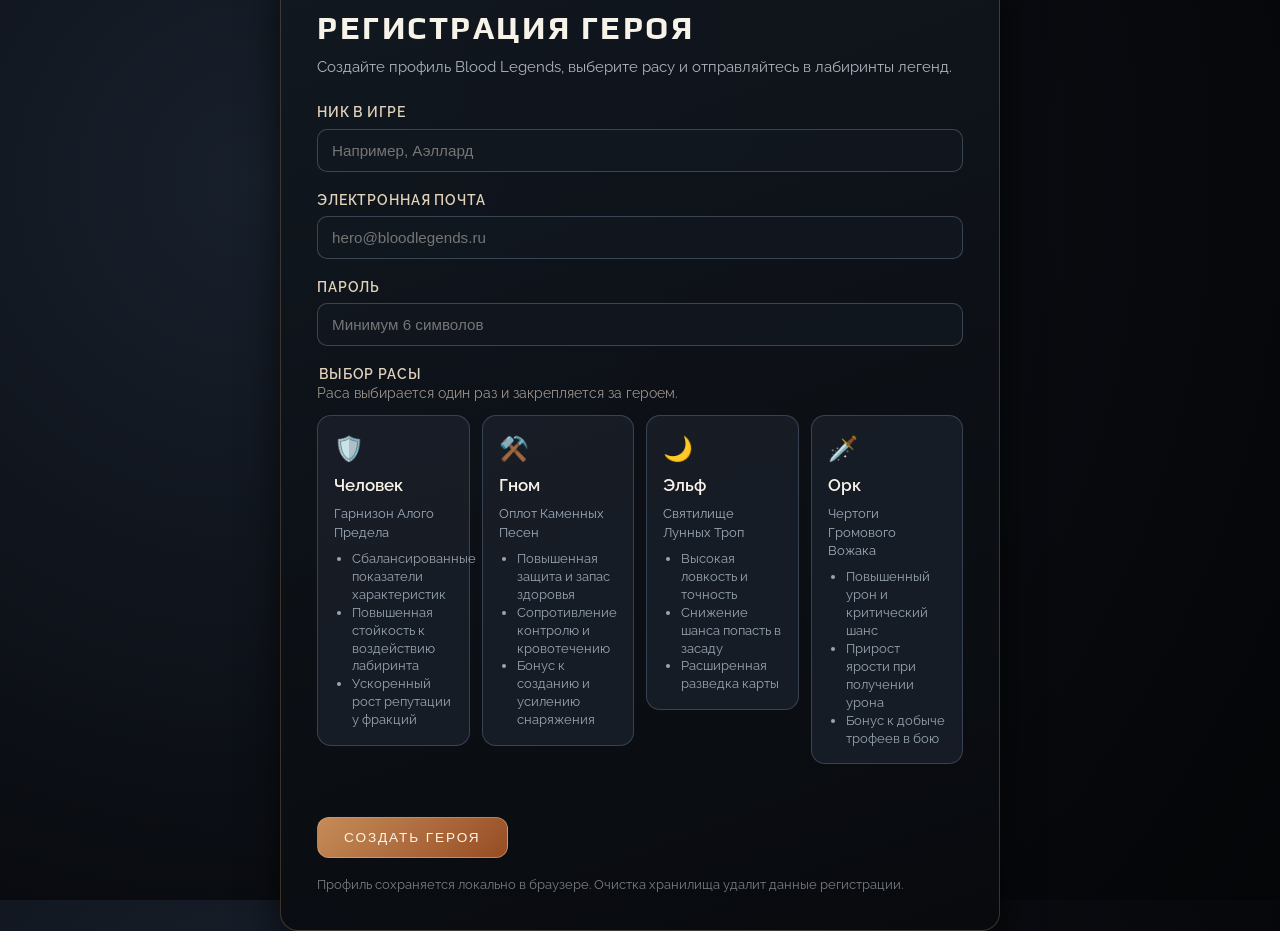
==== registration.html @ c2cb6bb0 "Add registration page and lock race selection" ====
<!DOCTYPE html>
<html lang="ru">
<head>
  <meta charset="UTF-8">
  <meta name="viewport" content="width=device-width, initial-scale=1.0">
  <title>Blood Legends — Регистрация</title>
  <link rel="preconnect" href="https://fonts.googleapis.com">
  <link rel="preconnect" href="https://fonts.gstatic.com" crossorigin>
  <link href="https://fonts.googleapis.com/css2?family=Play:wght@400;700&family=Raleway:wght@400;600;700&display=swap" rel="stylesheet">
  <link rel="stylesheet" href="styles.css">
</head>
<body class="registration-body">
  <main class="registration-shell" role="main">
    <section class="registration-panel" aria-labelledby="registration-title">
      <header class="registration-header">
        <h1 id="registration-title">Регистрация героя</h1>
        <p>Создайте профиль Blood Legends, выберите расу и отправляйтесь в лабиринты легенд.</p>
      </header>
      <form id="registration-form" class="registration-form" autocomplete="off" novalidate>
        <div class="registration-field">
          <label for="nickname">Ник в игре</label>
          <input id="nickname" name="nickname" type="text" class="registration-input" minlength="3" maxlength="24" required placeholder="Например, Аэллард">
        </div>
        <div class="registration-field">
          <label for="email">Электронная почта</label>
          <input id="email" name="email" type="email" class="registration-input" required placeholder="hero@bloodlegends.ru">
        </div>
        <div class="registration-field">
          <label for="password">Пароль</label>
          <input id="password" name="password" type="password" class="registration-input" minlength="6" maxlength="48" required placeholder="Минимум 6 символов">
        </div>
        <fieldset class="registration-fieldset">
          <legend>Выбор расы</legend>
          <p class="registration-note">Раса выбирается один раз и закрепляется за героем.</p>
          <div id="registration-race-list" class="registration-race-grid" role="radiogroup" aria-label="Выбор расы"></div>
        </fieldset>
        <p id="registration-error" class="registration-error" role="alert"></p>
        <button type="submit" class="registration-submit">Создать героя</button>
        <p class="registration-hint">Профиль сохраняется локально в браузере. Очистка хранилища удалит данные регистрации.</p>
      </form>
      <section id="registration-summary" class="registration-summary" hidden aria-live="polite">
        <h2>Профиль уже создан</h2>
        <dl class="registration-summary-list">
          <div><dt>Герой</dt><dd id="summary-name">—</dd></div>
          <div><dt>Эл. почта</dt><dd id="summary-email">—</dd></div>
          <div><dt>Раса</dt><dd id="summary-race">—</dd></div>
        </dl>
        <p class="registration-summary-note">Чтобы выбрать другую расу, удалите сохранённый профиль или зарегистрируйте нового героя в другом браузере.</p>
        <button type="button" id="registration-continue" class="registration-submit">Перейти в игру</button>
      </section>
    </section>
  </main>
  <script src="registration.js"></script>
</body>
</html>
---- styles.css ----
:root {
  color-scheme: dark;
  --bg-deep: #0c0f14;
  --bg-panel: #1c232d;
  --bg-panel-light: #212b36;
  --bg-highlight: rgba(255, 255, 255, 0.08);
  --border-brass: #c19a5b;
  --border-iron: #374150;
  --accent-red: #b30f2a;
  --accent-gold: #d5b36c;
  --accent-blue: #3f79c9;
  --accent-green: #3fa168;
  --text-bright: #f7f3e8;
  --text-dim: #aeb7c3;
  --shadow-strong: 0 14px 40px rgba(0, 0, 0, 0.65);
  --shadow-soft: 0 6px 18px rgba(0, 0, 0, 0.4);
  font-family: 'Raleway', 'Play', sans-serif;
}

* {
  box-sizing: border-box;
}

html, body {
  height: 100%;
  margin: 0;
  background: radial-gradient(circle at 20% 20%, #18202c 0%, #090b10 60%, #040507 100%);
  color: var(--text-bright);
  font-family: 'Raleway', 'Play', sans-serif;
  line-height: 1.4;
}

.desktop-backdrop {
  width: 100%;
  height: 100%;
  display: flex;
  align-items: center;
  justify-content: center;
  padding: 24px;
}

.client-window {
  width: 1024px;
  height: 768px;
  display: flex;
  flex-direction: column;
  background: linear-gradient(160deg, #10151c 0%, #07090d 70%, #030408 100%);
  border: 2px solid #000;
  border-radius: 12px;
  box-shadow: var(--shadow-strong);
  position: relative;
}

.client-window::before {
  content: '';
  position: absolute;
  inset: 8px;
  border-radius: 10px;
  border: 1px solid rgba(255, 255, 255, 0.08);
  pointer-events: none;
}

.client-frame {
  flex: 1;
  display: flex;
  padding: 18px 18px 14px;
  gap: 18px;
}

.client-sidebar {
  width: 160px;
  background: linear-gradient(180deg, rgba(38, 48, 60, 0.9) 0%, rgba(20, 26, 33, 0.95) 100%);
  border: 1px solid rgba(255, 255, 255, 0.06);
  border-radius: 10px;
  padding: 12px;
  display: flex;
  flex-direction: column;
  gap: 12px;
  box-shadow: var(--shadow-soft);
}

.portrait-slot {
  display: flex;
  gap: 10px;
  align-items: center;
  background: rgba(12, 16, 22, 0.82);
  border: 1px solid rgba(255, 255, 255, 0.08);
  border-radius: 9px;
  padding: 8px;
  min-height: 96px;
  position: relative;
  overflow: hidden;
}

.portrait-slot::after {
  content: '';
  position: absolute;
  inset: 0;
  border-radius: inherit;
  border: 1px solid rgba(255, 255, 255, 0.05);
  pointer-events: none;
}

.portrait-slot--hero {
  background: linear-gradient(160deg, rgba(60, 30, 30, 0.75) 0%, rgba(20, 25, 34, 0.92) 100%);
}

.portrait-image {
  width: 56px;
  height: 72px;
  border-radius: 6px;
  background: radial-gradient(circle at 50% 20%, #f8e8b9 0%, #b9582a 45%, #26110a 100%);
  box-shadow: inset 0 0 12px rgba(0, 0, 0, 0.8);
}

.portrait-info {
  display: flex;
  flex-direction: column;
  gap: 6px;
  flex: 1;
}

.portrait-name {
  font-family: 'Play', sans-serif;
  font-size: 0.92rem;
  text-transform: uppercase;
  letter-spacing: 0.04em;
}

.portrait-bars {
  display: grid;
  gap: 4px;
}

.portrait-bar {
  position: relative;
  height: 6px;
  background: rgba(0, 0, 0, 0.4);
  border-radius: 999px;
  overflow: hidden;
}

.portrait-bar span {
  display: block;
  height: 100%;
  background: linear-gradient(90deg, rgba(255, 255, 255, 0.6), rgba(255, 255, 255, 0));
}

.portrait-bar--hp span {
  background: linear-gradient(90deg, #cc2d3c 0%, #7a121d 100%);
}

.portrait-bar--mp span {
  background: linear-gradient(90deg, #3476d2 0%, #14335e 100%);
}

.client-main {
  flex: 1;
  display: flex;
  flex-direction: column;
  gap: 14px;
}

.main-header {
  display: flex;
  justify-content: space-between;
  background: linear-gradient(180deg, rgba(36, 46, 60, 0.92), rgba(22, 28, 36, 0.95));
  border: 1px solid rgba(255, 255, 255, 0.08);
  border-radius: 12px;
  padding: 16px 20px;
  box-shadow: var(--shadow-soft);
  min-height: 150px;
}

.header-left {
  display: flex;
  flex-direction: column;
  gap: 12px;
  max-width: 60%;
}

.game-logo {
  font-family: 'Play', sans-serif;
  font-size: 1.8rem;
  letter-spacing: 0.12em;
  margin: 0;
  text-transform: uppercase;
  color: var(--accent-gold);
  text-shadow: 0 2px 8px rgba(0, 0, 0, 0.55);
}

.resource-bars {
  display: grid;
  grid-template-columns: repeat(3, minmax(0, 1fr));
  gap: 12px;
}

.resource-bar {
  display: flex;
  flex-direction: column;
  gap: 4px;
  font-size: 0.78rem;
}

.resource-bar label {
  color: var(--text-dim);
}

.resource-bar__track {
  position: relative;
  height: 16px;
  border-radius: 999px;
  background: rgba(0, 0, 0, 0.55);
  border: 1px solid rgba(255, 255, 255, 0.06);
  overflow: hidden;
}

.resource-bar__value {
  position: absolute;
  inset: 0;
  transform-origin: left center;
  transform: scaleX(var(--value, 1));
  transition: transform 0.4s ease;
}

.resource-bar__value--hp {
  background: linear-gradient(90deg, #ff4040 0%, #8c1c1c 100%);
}

.resource-bar__value--mp {
  background: linear-gradient(90deg, #3f8ae0 0%, #1c3f74 100%);
}

.resource-bar__value--xp {
  background: linear-gradient(90deg, #f5c86a 0%, #9e6f22 100%);
}

.resource-bar__value--enemy {
  background: linear-gradient(90deg, #c54c5b 0%, #511d24 100%);
}

.resource-bar__text {
  position: absolute;
  inset: 0;
  display: flex;
  align-items: center;
  justify-content: center;
  font-size: 0.7rem;
  font-family: 'Play', sans-serif;
}

.statline {
  display: grid;
  grid-template-columns: repeat(4, auto);
  gap: 10px 16px;
  margin: 0;
  font-size: 0.8rem;
}

.statline div {
  display: flex;
  gap: 6px;
  align-items: baseline;
}

.statline dt {
  color: var(--text-dim);
  font-weight: 600;
}

.statline dd {
  margin: 0;
  font-family: 'Play', sans-serif;
}

.header-right {
  display: flex;
  flex-direction: column;
  gap: 12px;
  align-items: flex-end;
}

.server-info {
  background: rgba(0, 0, 0, 0.4);
  border: 1px solid rgba(255, 255, 255, 0.08);
  border-radius: 8px;
  padding: 10px 14px;
  text-align: right;
}

.server-info__label {
  display: block;
  font-size: 0.7rem;
  color: var(--text-dim);
}

.server-info__value {
  font-family: 'Play', sans-serif;
  font-size: 1.1rem;
  letter-spacing: 0.08em;
}

.currency-panel {
  display: grid;
  gap: 6px;
  width: 200px;
  background: rgba(0, 0, 0, 0.35);
  border: 1px solid rgba(255, 255, 255, 0.08);
  border-radius: 8px;
  padding: 10px 12px;
}

.currency {
  display: flex;
  justify-content: space-between;
  font-size: 0.78rem;
}

.currency__label {
  color: var(--text-dim);
}

.main-top {
  display: grid;
  grid-template-columns: 1fr 0.9fr;
  gap: 18px;
  min-height: 280px;
}

.map-panel,
.intel-panel {
  background: linear-gradient(180deg, rgba(31, 39, 50, 0.92), rgba(17, 22, 28, 0.94));
  border: 1px solid rgba(255, 255, 255, 0.08);
  border-radius: 12px;
  padding: 16px;
  box-shadow: var(--shadow-soft);
  display: flex;
  flex-direction: column;
  gap: 14px;
}

.panel-title h2 {
  margin: 0;
  font-size: 1.1rem;
  letter-spacing: 0.05em;
  text-transform: uppercase;
}

.panel-title p {
  margin: 2px 0 0;
  color: var(--accent-gold);
  font-family: 'Play', sans-serif;
}

.panel-subtitle {
  font-size: 0.8rem;
  color: var(--text-dim);
}

.map-viewport {
  position: relative;
  width: 420px;
  height: 280px;
  border-radius: 10px;
  overflow: hidden;
  border: 1px solid rgba(255, 255, 255, 0.12);
  background: radial-gradient(circle at 60% 20%, rgba(163, 183, 201, 0.08), rgba(0, 0, 0, 0.75));
}

#labyrinth-canvas {
  width: 100%;
  height: 100%;
  display: block;
  filter: contrast(1.05) saturate(1.15);
}

.map-overlay {
  position: absolute;
  inset: 0;
  pointer-events: none;
}

.map-node {
  position: absolute;
  width: 14px;
  height: 14px;
  border-radius: 50%;
  border: 1px solid rgba(0, 0, 0, 0.7);
  background: var(--accent-blue);
  transform: translate(-50%, -50%);
  pointer-events: auto;
  cursor: pointer;
  transition: transform 0.2s ease, box-shadow 0.2s ease;
  z-index: 5;
}

.map-node[data-type="stronghold"] {
  background: var(--accent-gold);
  box-shadow: 0 0 12px rgba(213, 179, 108, 0.6);
}

.map-node[data-type="encounter"] {
  background: var(--accent-red);
  box-shadow: 0 0 12px rgba(179, 15, 42, 0.6);
}

.map-node[data-type="step"] {
  background: var(--accent-blue);
}

.map-node[data-type="treasure"] {
  background: var(--accent-green);
  box-shadow: 0 0 12px rgba(63, 161, 104, 0.6);
}

.map-node:hover,
.map-node.is-adjacent {
  transform: translate(-50%, -50%) scale(1.2);
  box-shadow: 0 0 12px rgba(255, 255, 255, 0.4);
}

.map-node.is-current {
  background: var(--text-bright);
  box-shadow: 0 0 14px rgba(255, 255, 255, 0.8);
}

.map-node.has-quest {
  border-color: rgba(236, 196, 112, 0.85);
  box-shadow: 0 0 14px rgba(236, 196, 112, 0.6);
}

.map-node.is-current.has-quest {
  box-shadow: 0 0 16px rgba(255, 255, 255, 0.85), 0 0 20px rgba(236, 196, 112, 0.55);
}

.map-avatar {
  position: absolute;
  width: 18px;
  height: 18px;
  border-radius: 50%;
  background: rgba(255, 255, 255, 0.14);
  border: 1px solid rgba(255, 255, 255, 0.3);
  display: grid;
  place-items: center;
  font-size: 0.8rem;
  color: var(--accent-red);
  pointer-events: none;
  transform: translate(-50%, -50%);
  text-shadow: 0 0 6px rgba(179, 15, 42, 0.8);
  z-index: 6;
}

.map-intel {
  min-height: 46px;
  background: rgba(0, 0, 0, 0.35);
  border-radius: 8px;
  border: 1px solid rgba(255, 255, 255, 0.08);
  padding: 10px 12px;
  font-size: 0.82rem;
  color: var(--text-dim);
}

.map-controls {
  display: flex;
  flex-direction: column;
  align-items: center;
  gap: 6px;
}

.map-control__middle {
  display: flex;
  gap: 6px;
}

.map-control {
  width: 42px;
  height: 36px;
  border-radius: 6px;
  border: 1px solid rgba(255, 255, 255, 0.16);
  background: linear-gradient(180deg, rgba(65, 79, 101, 0.95), rgba(31, 39, 50, 0.95));
  color: var(--text-bright);
  font-size: 1rem;
  cursor: pointer;
  transition: transform 0.15s ease, box-shadow 0.2s ease;
}

.map-control:hover {
  transform: translateY(-1px);
  box-shadow: 0 4px 12px rgba(0, 0, 0, 0.4);
}

.map-control--origin {
  color: var(--accent-gold);
}

.intel-panel {
  width: 100%;
  gap: 18px;
}

.intel-section h3 {
  margin: 0;
  font-size: 0.95rem;
  text-transform: uppercase;
  letter-spacing: 0.05em;
  border-bottom: 1px solid rgba(255, 255, 255, 0.12);
  padding-bottom: 6px;
}

.enemy-card {
  background: rgba(0, 0, 0, 0.35);
  border-radius: 10px;
  border: 1px solid rgba(255, 255, 255, 0.08);
  padding: 12px;
  display: grid;
  gap: 12px;
}

.enemy-card__header {
  display: flex;
  justify-content: space-between;
  font-family: 'Play', sans-serif;
  font-size: 0.95rem;
}

.enemy-card__status {
  font-size: 0.8rem;
  color: var(--text-dim);
  min-height: 32px;
}

.enemy-stats {
  display: grid;
  gap: 6px;
  margin: 0;
  font-size: 0.8rem;
}

.enemy-stats div {
  display: flex;
  justify-content: space-between;
}

.action-readout {
  font-size: 0.82rem;
  min-height: 38px;
  color: var(--text-dim);
}

.action-buttons {
  display: grid;
  grid-template-columns: repeat(2, minmax(0, 1fr));
  gap: 8px;
}

.action-button {
  border-radius: 8px;
  border: 1px solid rgba(255, 255, 255, 0.14);
  padding: 8px 10px;
  background: linear-gradient(180deg, rgba(163, 56, 56, 0.92), rgba(94, 24, 24, 0.95));
  color: var(--text-bright);
  font-family: 'Play', sans-serif;
  font-size: 0.86rem;
  letter-spacing: 0.03em;
  cursor: pointer;
  transition: transform 0.15s ease, box-shadow 0.2s ease;
}

.action-button:nth-child(2) {
  background: linear-gradient(180deg, rgba(74, 104, 150, 0.92), rgba(29, 44, 68, 0.95));
}

.action-button:nth-child(3) {
  background: linear-gradient(180deg, rgba(132, 71, 162, 0.9), rgba(54, 29, 72, 0.95));
}

.action-button:nth-child(4) {
  background: linear-gradient(180deg, rgba(69, 128, 88, 0.92), rgba(29, 62, 40, 0.95));
}

.action-button:disabled {
  opacity: 0.6;
  cursor: not-allowed;
}

.loot-panel {
  background: rgba(0, 0, 0, 0.32);
  border-radius: 10px;
  border: 1px solid rgba(255, 255, 255, 0.08);
  padding: 10px 12px;
  display: flex;
  flex-direction: column;
  gap: 8px;
}

.loot-panel h4 {
  margin: 0;
  font-size: 0.85rem;
  letter-spacing: 0.04em;
}

.loot-list {
  list-style: none;
  margin: 0;
  padding: 0;
  display: grid;
  gap: 6px;
  max-height: 110px;
  overflow-y: auto;
}

.loot-item {
  font-size: 0.78rem;
  display: flex;
  justify-content: space-between;
  gap: 8px;
}

.loot-item__name {
  display: flex;
  gap: 6px;
}

.loot-item[data-rarity="uncommon"] {
  color: #6fd0ff;
}

.loot-item[data-rarity="rare"] {
  color: #caa5ff;
}

.loot-item[data-rarity="epic"] {
  color: #ffd06f;
}

.loot-item[data-rarity="legendary"] {
  color: #ff835b;
}

.main-log {
  flex: 1;
  display: flex;
  flex-direction: column;
  background: linear-gradient(180deg, rgba(32, 40, 50, 0.9), rgba(12, 16, 22, 0.95));
  border: 1px solid rgba(255, 255, 255, 0.08);
  border-radius: 12px;
  box-shadow: var(--shadow-soft);
}

.log-header {
  display: flex;
  justify-content: space-between;
  padding: 12px 16px;
  border-bottom: 1px solid rgba(255, 255, 255, 0.08);
}

.log-tabs {
  display: flex;
  gap: 8px;
}

.log-tab {
  background: rgba(0, 0, 0, 0.45);
  color: var(--text-dim);
  border: 1px solid rgba(255, 255, 255, 0.08);
  border-radius: 20px;
  padding: 6px 16px;
  cursor: pointer;
  font-size: 0.78rem;
  letter-spacing: 0.04em;
  transition: background 0.2s ease, color 0.2s ease;
}

.log-tab.is-active {
  background: rgba(179, 15, 42, 0.75);
  color: var(--text-bright);
}

.log-status {
  display: flex;
  gap: 10px;
  align-items: center;
}

.status-tag {
  padding: 4px 10px;
  background: rgba(0, 0, 0, 0.45);
  border-radius: 999px;
  font-size: 0.72rem;
  letter-spacing: 0.04em;
  border: 1px solid rgba(255, 255, 255, 0.08);
}

.status-tag--passive {
  color: var(--accent-gold);
}

.log-viewport {
  flex: 1;
  position: relative;
  padding: 16px;
  display: grid;
}

.log-panel {
  position: absolute;
  inset: 16px;
  background: rgba(0, 0, 0, 0.38);
  border-radius: 10px;
  border: 1px solid rgba(255, 255, 255, 0.06);
  padding: 14px;
  overflow-y: auto;
  opacity: 0;
  pointer-events: none;
  transition: opacity 0.2s ease;
}

.log-panel.is-active {
  opacity: 1;
  pointer-events: auto;
}

.modal-layer {
  position: absolute;
  inset: 0;
  display: flex;
  align-items: center;
  justify-content: center;
  z-index: 40;
  opacity: 1;
  pointer-events: auto;
  visibility: visible;
  transition: opacity 0.2s ease;
}

.modal-layer.is-hidden {
  opacity: 0;
  pointer-events: none;
  visibility: hidden;
}

.modal-backdrop {
  position: absolute;
  inset: 0;
  background: radial-gradient(circle at 50% 40%, rgba(22, 28, 36, 0.92), rgba(8, 10, 14, 0.94));
  border-radius: 12px;
  backdrop-filter: blur(4px);
}

.modal-window {
  position: relative;
  width: 760px;
  max-width: calc(100% - 80px);
  background: linear-gradient(160deg, rgba(16, 20, 28, 0.95) 0%, rgba(6, 9, 15, 0.98) 100%);
  border: 1px solid rgba(255, 255, 255, 0.12);
  border-radius: 14px;
  box-shadow: 0 24px 40px rgba(0, 0, 0, 0.45);
  padding: 24px 28px;
  display: flex;
  flex-direction: column;
  gap: 20px;
}

.modal-header {
  display: flex;
  align-items: center;
  justify-content: space-between;
  gap: 16px;
}

.modal-header h2 {
  font-size: 1.4rem;
  letter-spacing: 0.04em;
  text-transform: uppercase;
}

.modal-close {
  width: 32px;
  height: 32px;
  border-radius: 50%;
  border: 1px solid rgba(255, 255, 255, 0.16);
  background: rgba(10, 14, 22, 0.8);
  color: var(--text-secondary);
  font-size: 1.1rem;
  display: grid;
  place-items: center;
  cursor: pointer;
  transition: transform 0.2s ease, border-color 0.2s ease;
}

.modal-close:hover {
  transform: scale(1.05);
  border-color: rgba(255, 255, 255, 0.32);
}

.inventory-window {
  border-image: linear-gradient(180deg, rgba(194, 164, 88, 0.52), rgba(86, 64, 32, 0.52)) 1;
  border-width: 1px;
  border-style: solid;
}

.codex-window {
  width: min(960px, 90vw);
  max-height: min(640px, 90vh);
  display: flex;
  flex-direction: column;
  border-image: linear-gradient(180deg, rgba(148, 178, 224, 0.55), rgba(56, 84, 126, 0.55)) 1;
  border-width: 1px;
  border-style: solid;
}

.codex-header {
  gap: 18px;
  align-items: center;
}

.codex-tabs {
  display: inline-flex;
  align-items: center;
  gap: 10px;
  padding: 6px;
  border-radius: 999px;
  background: rgba(24, 34, 52, 0.72);
  border: 1px solid rgba(120, 150, 210, 0.32);
  box-shadow: inset 0 0 14px rgba(0, 0, 0, 0.35);
}

.codex-tab {
  position: relative;
  padding: 8px 16px;
  font-size: 0.82rem;
  text-transform: uppercase;
  letter-spacing: 0.12em;
  border: none;
  border-radius: 999px;
  background: transparent;
  color: rgba(200, 214, 255, 0.68);
  cursor: pointer;
  transition: color 0.2s ease, background 0.2s ease;
}

.codex-tab.is-active {
  background: linear-gradient(135deg, rgba(64, 114, 196, 0.9), rgba(32, 58, 108, 0.9));
  color: #ffffff;
  box-shadow: 0 6px 16px rgba(18, 34, 66, 0.35);
}

.codex-body {
  display: grid;
  grid-template-columns: minmax(220px, 260px) 1fr;
  align-items: stretch;
  gap: 24px;
  padding: 26px;
}

.quests-window {
  width: min(980px, 92vw);
  max-height: min(640px, 90vh);
  display: flex;
  flex-direction: column;
  border-image: linear-gradient(180deg, rgba(212, 154, 84, 0.6), rgba(96, 52, 24, 0.6)) 1;
  border-width: 1px;
  border-style: solid;
}

.quests-header {
  display: flex;
  align-items: center;
  gap: 18px;
}

.quests-filters {
  display: inline-flex;
  align-items: center;
  gap: 10px;
  padding: 6px;
  border-radius: 999px;
  background: rgba(44, 32, 18, 0.8);
  border: 1px solid rgba(222, 162, 102, 0.35);
  box-shadow: inset 0 0 14px rgba(0, 0, 0, 0.42);
}

.quests-filter {
  padding: 8px 16px;
  font-size: 0.82rem;
  text-transform: uppercase;
  letter-spacing: 0.12em;
  border: none;
  border-radius: 999px;
  background: transparent;
  color: rgba(244, 204, 154, 0.7);
  cursor: pointer;
  transition: color 0.2s ease, background 0.2s ease;
}

.quests-filter.is-active {
  background: linear-gradient(135deg, rgba(204, 132, 64, 0.88), rgba(132, 64, 24, 0.88));
  color: #fff5e6;
  box-shadow: 0 6px 16px rgba(68, 34, 14, 0.35);
}

.quests-body {
  display: grid;
  grid-template-columns: minmax(240px, 280px) 1fr;
  gap: 26px;
  padding: 26px;
}

.skills-window {
  width: min(980px, 92vw);
  max-height: min(640px, 90vh);
  display: flex;
  flex-direction: column;
  border-image: linear-gradient(180deg, rgba(160, 70, 160, 0.6), rgba(54, 18, 74, 0.6)) 1;
  border-width: 1px;
  border-style: solid;
}

.skills-header {
  display: flex;
  align-items: flex-start;
  justify-content: space-between;
  gap: 18px;
}

.skills-title-group {
  display: flex;
  flex-direction: column;
  gap: 8px;
}

.skills-summary {
  display: inline-flex;
  gap: 18px;
  font-size: 0.85rem;
  letter-spacing: 0.04em;
  color: rgba(232, 210, 255, 0.8);
}

.skills-body {
  display: grid;
  grid-template-columns: minmax(320px, 3fr) minmax(220px, 2fr);
  gap: 26px;
  padding: 26px;
}

.skills-tree {
  display: grid;
  grid-template-columns: repeat(var(--skill-columns, 3), minmax(0, 1fr));
  grid-auto-rows: 120px;
  gap: 18px;
  padding: 20px;
  border-radius: 16px;
  background: linear-gradient(180deg, rgba(42, 22, 58, 0.82), rgba(14, 8, 20, 0.92));
  border: 1px solid rgba(162, 88, 198, 0.32);
  box-shadow: inset 0 0 18px rgba(0, 0, 0, 0.45);
  overflow-y: auto;
}

.skills-placeholder {
  grid-column: 1 / -1;
  text-align: center;
  color: rgba(214, 194, 240, 0.7);
  font-size: 0.9rem;
}

.skill-node {
  position: relative;
  display: flex;
  flex-direction: column;
  align-items: center;
  justify-content: center;
  gap: 10px;
  padding: 16px;
  border-radius: 14px;
  border: 1px solid rgba(180, 120, 220, 0.35);
  background: radial-gradient(circle at top, rgba(120, 70, 160, 0.32), rgba(24, 10, 42, 0.88));
  color: rgba(242, 226, 255, 0.9);
  font-size: 0.85rem;
  text-transform: uppercase;
  letter-spacing: 0.08em;
  cursor: pointer;
  transition: transform 0.2s ease, border-color 0.2s ease, box-shadow 0.2s ease;
}

.skill-node:hover {
  transform: translateY(-4px);
  border-color: rgba(212, 148, 255, 0.6);
  box-shadow: 0 12px 20px rgba(40, 18, 60, 0.45);
}

.skill-node.is-active {
  border-color: rgba(232, 178, 255, 0.85);
  box-shadow: 0 0 0 2px rgba(232, 178, 255, 0.45);
}

.skill-node.is-learned {
  background: linear-gradient(135deg, rgba(132, 64, 176, 0.92), rgba(64, 28, 92, 0.92));
  border-color: rgba(242, 210, 255, 0.7);
}

.skill-node.is-available {
  border-color: rgba(182, 132, 240, 0.6);
  box-shadow: 0 0 18px rgba(160, 90, 220, 0.35);
}

.skill-node.is-locked {
  opacity: 0.6;
  border-style: dashed;
}

.skill-node__icon {
  font-size: 1.4rem;
}

.skill-node__name {
  text-align: center;
}

.skills-details {
  display: flex;
  flex-direction: column;
  gap: 16px;
  padding: 22px;
  border-radius: 16px;
  background: linear-gradient(180deg, rgba(18, 10, 26, 0.92), rgba(36, 20, 50, 0.88));
  border: 1px solid rgba(172, 118, 210, 0.35);
  box-shadow: inset 0 0 18px rgba(0, 0, 0, 0.4);
}

.skills-details__header {
  display: flex;
  align-items: center;
  justify-content: space-between;
  gap: 12px;
}

.skills-cost-badge {
  padding: 4px 10px;
  border-radius: 999px;
  background: rgba(154, 88, 214, 0.28);
  border: 1px solid rgba(214, 158, 255, 0.32);
  font-size: 0.75rem;
  letter-spacing: 0.08em;
  text-transform: uppercase;
  color: rgba(242, 226, 255, 0.85);
}

.skills-detail-description {
  color: rgba(214, 194, 240, 0.85);
  line-height: 1.4;
}

.skills-effects {
  display: grid;
  grid-template-columns: max-content 1fr;
  gap: 6px 18px;
  font-size: 0.86rem;
  color: rgba(238, 222, 255, 0.92);
}

.skills-effects dt {
  text-transform: uppercase;
  letter-spacing: 0.08em;
  color: rgba(242, 214, 255, 0.72);
}

.skills-effects dd {
  margin: 0;
}

.skills-requirements {
  display: flex;
  flex-direction: column;
  gap: 6px;
  font-size: 0.82rem;
  color: rgba(200, 186, 224, 0.78);
}

.skills-actions {
  display: flex;
  gap: 12px;
}

.skills-action {
  flex: 1;
  padding: 10px 16px;
  border-radius: 999px;
  border: 1px solid rgba(214, 158, 255, 0.45);
  background: linear-gradient(135deg, rgba(132, 64, 192, 0.92), rgba(82, 32, 126, 0.92));
  color: #fdf6ff;
  font-size: 0.82rem;
  letter-spacing: 0.12em;
  text-transform: uppercase;
  cursor: pointer;
  transition: transform 0.2s ease, box-shadow 0.2s ease, opacity 0.2s ease;
}

.skills-action:hover:not(:disabled) {
  transform: translateY(-2px);
  box-shadow: 0 8px 18px rgba(68, 28, 112, 0.5);
}

.skills-action:disabled {
  opacity: 0.4;
  cursor: not-allowed;
}

.skills-action--ghost {
  background: rgba(28, 14, 46, 0.8);
  border-color: rgba(214, 158, 255, 0.28);
}

@media (max-width: 900px) {
  .skills-body {
    grid-template-columns: 1fr;
  }

  .skills-tree {
    grid-auto-rows: 100px;
  }
}

.race-window {
  width: min(920px, 92vw);
  max-height: min(640px, 90vh);
  display: flex;
  flex-direction: column;
  border-image: linear-gradient(180deg, rgba(226, 122, 92, 0.58), rgba(118, 48, 28, 0.58)) 1;
  border-width: 1px;
  border-style: solid;
}

.race-header {
  display: flex;
  align-items: flex-start;
  justify-content: space-between;
  gap: 18px;
}

.race-header__titles {
  display: flex;
  flex-direction: column;
  gap: 6px;
}

.race-subtitle {
  margin: 0;
  font-size: 0.85rem;
  letter-spacing: 0.04em;
  color: rgba(255, 221, 198, 0.78);
}

.race-body {
  display: grid;
  grid-template-columns: minmax(240px, 280px) minmax(320px, 1fr);
  gap: 24px;
  padding: 26px;
}

.race-selection {
  background: linear-gradient(180deg, rgba(54, 28, 20, 0.86), rgba(20, 10, 8, 0.94));
  border: 1px solid rgba(210, 132, 88, 0.4);
  border-radius: 18px;
  padding: 18px;
  box-shadow: inset 0 0 18px rgba(0, 0, 0, 0.5);
}

.race-grid {
  list-style: none;
  margin: 0;
  padding: 0;
  display: grid;
  gap: 12px;
  grid-template-columns: repeat(auto-fit, minmax(150px, 1fr));
}

.race-card {
  display: flex;
  flex-direction: column;
  align-items: center;
  gap: 8px;
  padding: 16px 12px;
  border-radius: 14px;
  border: 1px solid rgba(226, 174, 128, 0.28);
  background: rgba(30, 18, 16, 0.88);
  color: rgba(255, 230, 210, 0.88);
  letter-spacing: 0.06em;
  text-transform: uppercase;
  font-size: 0.78rem;
  cursor: pointer;
  transition: transform 0.2s ease, border-color 0.2s ease, box-shadow 0.2s ease;
}

.race-card:hover {
  transform: translateY(-2px);
  border-color: rgba(226, 174, 128, 0.55);
  box-shadow: 0 10px 24px rgba(0, 0, 0, 0.5);
}

.race-card.is-active {
  border-color: var(--accent-gold);
  box-shadow: 0 0 20px rgba(213, 179, 108, 0.45);
  background: rgba(44, 24, 18, 0.96);
}

.race-card:focus-visible {
  outline: 2px solid var(--accent-gold);
  outline-offset: 3px;
}

.race-card__icon {
  font-size: 2rem;
}

.race-card__name {
  color: rgba(255, 236, 212, 0.9);
  text-align: center;
}

.race-details {
  display: flex;
  flex-direction: column;
  gap: 18px;
  padding: 24px;
  border-radius: 18px;
  background: linear-gradient(180deg, rgba(24, 32, 42, 0.9), rgba(10, 14, 20, 0.95));
  border: 1px solid rgba(94, 134, 186, 0.35);
  box-shadow: inset 0 0 18px rgba(0, 0, 0, 0.45);
}

.race-details__header {
  display: flex;
  flex-direction: column;
  gap: 4px;
}

.race-detail-meta {
  margin: 0;
  font-size: 0.78rem;
  letter-spacing: 0.08em;
  color: rgba(188, 208, 232, 0.6);
  text-transform: uppercase;
}

.race-detail-description {
  margin: 0;
  color: rgba(214, 224, 240, 0.82);
  line-height: 1.45;
}

.race-traits {
  list-style: none;
  margin: 0;
  padding: 0;
  display: grid;
  gap: 8px;
}

.race-trait {
  padding: 10px 12px;
  border-radius: 12px;
  background: rgba(28, 38, 52, 0.82);
  border: 1px solid rgba(112, 148, 198, 0.32);
  font-size: 0.85rem;
  color: rgba(220, 232, 250, 0.88);
}

.race-trait--empty {
  font-style: italic;
  color: rgba(200, 214, 232, 0.6);
}

.race-skills {
  display: flex;
  flex-direction: column;
  gap: 10px;
}

.race-skills__title {
  margin: 0;
  font-size: 0.82rem;
  letter-spacing: 0.1em;
  text-transform: uppercase;
  color: rgba(186, 212, 255, 0.68);
}

.race-skills__list {
  list-style: none;
  margin: 0;
  padding: 0;
  display: grid;
  gap: 6px;
  grid-template-columns: repeat(auto-fit, minmax(150px, 1fr));
}

.race-skills__list li {
  padding: 8px 10px;
  border-radius: 10px;
  background: rgba(34, 44, 58, 0.78);
  border: 1px solid rgba(118, 156, 210, 0.3);
  font-size: 0.8rem;
  color: rgba(210, 226, 248, 0.88);
}

.race-skills__placeholder {
  margin: 0;
  font-size: 0.82rem;
  color: rgba(200, 214, 232, 0.6);
  font-style: italic;
}

.race-confirm {
  margin-top: auto;
  align-self: stretch;
  padding: 12px 18px;
  border-radius: 12px;
  border: 1px solid rgba(226, 174, 128, 0.4);
  background: linear-gradient(135deg, rgba(214, 150, 94, 0.92), rgba(164, 82, 38, 0.92));
  color: #fff5e6;
  letter-spacing: 0.12em;
  text-transform: uppercase;
  font-size: 0.82rem;
  cursor: pointer;
  transition: transform 0.2s ease, box-shadow 0.2s ease, opacity 0.2s ease;
}

.race-confirm:hover:not(:disabled) {
  transform: translateY(-2px);
  box-shadow: 0 10px 20px rgba(72, 36, 12, 0.45);
}

.race-confirm:disabled {
  opacity: 0.45;
  cursor: not-allowed;
  background: rgba(44, 26, 18, 0.85);
  border-color: rgba(226, 174, 128, 0.25);
  color: rgba(255, 234, 214, 0.6);
}

.race-lock-note {
  margin-top: 10px;
  font-size: 0.78rem;
  color: rgba(230, 210, 188, 0.75);
  font-style: italic;
  line-height: 1.35;
}

.race-placeholder {
  padding: 16px;
  border-radius: 12px;
  background: rgba(32, 20, 16, 0.85);
  border: 1px solid rgba(210, 132, 88, 0.28);
  text-align: center;
  font-size: 0.85rem;
  color: rgba(242, 214, 192, 0.75);
}

@media (max-width: 900px) {
  .race-body {
    grid-template-columns: 1fr;
  }

  .race-selection {
    order: 2;
  }

  .race-details {
    order: 1;
  }
}

@media (max-width: 600px) {
  .race-grid {
    grid-template-columns: repeat(auto-fit, minmax(120px, 1fr));
  }

  .race-confirm {
    font-size: 0.76rem;
  }
}

.quests-list {
  display: flex;
  flex-direction: column;
  gap: 12px;
  padding: 18px;
  border-radius: 14px;
  background: linear-gradient(180deg, rgba(46, 28, 20, 0.82), rgba(20, 12, 8, 0.92));
  border: 1px solid rgba(214, 154, 84, 0.32);
  box-shadow: inset 0 0 18px rgba(0, 0, 0, 0.45);
}

.quests-entries {
  list-style: none;
  margin: 0;
  padding: 0;
  display: flex;
  flex-direction: column;
  gap: 10px;
  max-height: 430px;
  overflow-y: auto;
  scrollbar-width: thin;
}

.quests-entries::-webkit-scrollbar {
  width: 6px;
}

.quests-entries::-webkit-scrollbar-thumb {
  background: rgba(204, 150, 94, 0.55);
  border-radius: 999px;
}

.quests-entry {
  width: 100%;
  padding: 12px 14px;
  text-align: left;
  border-radius: 12px;
  border: 1px solid rgba(214, 154, 84, 0.18);
  background: linear-gradient(135deg, rgba(68, 44, 30, 0.72), rgba(30, 20, 14, 0.92));
  color: rgba(255, 226, 198, 0.86);
  font-size: 0.86rem;
  letter-spacing: 0.03em;
  cursor: pointer;
  display: grid;
  gap: 6px;
  transition: transform 0.2s ease, border-color 0.2s ease, box-shadow 0.2s ease;
}

.quests-entry:hover {
  transform: translateX(4px);
  border-color: rgba(214, 154, 84, 0.42);
  box-shadow: 0 10px 16px rgba(22, 10, 4, 0.4);
}

.quests-entry.is-active {
  border-color: rgba(236, 176, 112, 0.85);
  box-shadow: 0 12px 20px rgba(32, 16, 6, 0.55);
}

.quests-entry.is-tracked {
  position: relative;
}

.quests-entry.is-tracked::after {
  content: '●';
  position: absolute;
  top: 10px;
  right: 12px;
  color: rgba(236, 196, 132, 0.9);
  font-size: 0.6rem;
}

.quests-entry__title {
  display: flex;
  justify-content: space-between;
  align-items: baseline;
  gap: 8px;
  font-weight: 600;
}

.quests-entry__name {
  flex: 1;
}

.quests-entry__status {
  font-size: 0.72rem;
  padding: 2px 8px;
  border-radius: 999px;
  background: rgba(214, 154, 84, 0.24);
  color: rgba(255, 226, 198, 0.78);
  letter-spacing: 0.06em;
  text-transform: uppercase;
}

.quests-entry__meta {
  color: rgba(255, 230, 210, 0.64);
  font-size: 0.74rem;
}

.quests-entry__progress {
  display: flex;
  justify-content: space-between;
  align-items: center;
  font-size: 0.72rem;
  color: rgba(255, 224, 198, 0.62);
}

.quests-details {
  display: flex;
  flex-direction: column;
  gap: 18px;
  padding: 22px;
  border-radius: 14px;
  background: linear-gradient(180deg, rgba(30, 22, 18, 0.86), rgba(14, 10, 8, 0.94));
  border: 1px solid rgba(214, 154, 84, 0.28);
  box-shadow: inset 0 0 18px rgba(0, 0, 0, 0.42);
}

.quests-details__header {
  display: flex;
  justify-content: space-between;
  align-items: flex-start;
  gap: 16px;
}

.quests-entry-meta {
  margin: 4px 0 0;
  font-size: 0.8rem;
  color: rgba(255, 224, 198, 0.68);
}

.quests-status-badge {
  display: inline-flex;
  align-items: center;
  padding: 6px 14px;
  border-radius: 999px;
  font-size: 0.75rem;
  letter-spacing: 0.1em;
  text-transform: uppercase;
  background: rgba(214, 154, 84, 0.24);
  color: rgba(255, 226, 198, 0.82);
  border: 1px solid rgba(214, 154, 84, 0.4);
}

.quests-status-badge[data-status="completed"] {
  background: rgba(134, 202, 126, 0.2);
  color: rgba(214, 244, 210, 0.9);
  border-color: rgba(134, 202, 126, 0.45);
}

.quests-status-badge[data-status="available"] {
  background: rgba(214, 194, 84, 0.24);
  color: rgba(255, 240, 180, 0.86);
}

.quests-entry-description {
  margin: 0;
  font-size: 0.85rem;
  line-height: 1.6;
  color: rgba(255, 236, 214, 0.78);
}

.quests-section {
  display: flex;
  flex-direction: column;
  gap: 10px;
}

.quests-section h4 {
  margin: 0;
  font-size: 0.82rem;
  letter-spacing: 0.08em;
  text-transform: uppercase;
  color: rgba(255, 226, 198, 0.76);
}

.quests-objectives,
.quests-rewards {
  list-style: none;
  margin: 0;
  padding: 0;
  display: flex;
  flex-direction: column;
  gap: 8px;
}

.quests-objective {
  display: grid;
  grid-template-columns: 1fr auto;
  gap: 6px;
  padding: 10px 12px;
  border-radius: 10px;
  background: rgba(42, 28, 20, 0.72);
  border: 1px solid rgba(214, 154, 84, 0.2);
  position: relative;
}

.quests-objective.is-complete {
  background: rgba(34, 68, 44, 0.7);
  border-color: rgba(126, 192, 132, 0.45);
  color: rgba(214, 244, 210, 0.88);
}

.quests-objective.is-optional::after {
  content: 'опция';
  position: absolute;
  top: -10px;
  right: 12px;
  font-size: 0.62rem;
  text-transform: uppercase;
  letter-spacing: 0.1em;
  color: rgba(214, 154, 84, 0.72);
}

.quests-objective__text {
  font-size: 0.82rem;
}

.quests-objective__progress {
  font-size: 0.76rem;
  color: rgba(255, 224, 198, 0.64);
}

.quests-objective__bar {
  grid-column: 1 / -1;
  height: 6px;
  border-radius: 999px;
  background: rgba(255, 236, 214, 0.16);
  overflow: hidden;
}

.quests-objective__bar span {
  display: block;
  height: 100%;
  border-radius: inherit;
  background: linear-gradient(135deg, rgba(214, 154, 84, 0.85), rgba(134, 64, 26, 0.85));
  transform-origin: left;
  transform: scaleX(var(--value, 0));
  transition: transform 0.3s ease;
}

.quests-reward {
  font-size: 0.82rem;
  color: rgba(255, 226, 198, 0.86);
  padding: 8px 10px;
  border-radius: 10px;
  background: rgba(44, 26, 18, 0.6);
  border: 1px solid rgba(214, 154, 84, 0.22);
}

.quests-reward--loot {
  border-color: rgba(214, 154, 84, 0.4);
}

.quests-actions {
  display: flex;
  justify-content: flex-end;
}

.quests-action {
  padding: 10px 20px;
  border-radius: 999px;
  border: 1px solid rgba(214, 154, 84, 0.45);
  background: linear-gradient(135deg, rgba(68, 44, 30, 0.85), rgba(30, 18, 12, 0.85));
  color: rgba(255, 226, 198, 0.88);
  text-transform: uppercase;
  letter-spacing: 0.12em;
  font-size: 0.75rem;
  cursor: pointer;
  transition: transform 0.2s ease, border-color 0.2s ease, box-shadow 0.2s ease;
}

.quests-action:hover {
  transform: translateY(-2px);
  border-color: rgba(236, 176, 112, 0.7);
  box-shadow: 0 10px 18px rgba(32, 16, 6, 0.5);
}

.quests-action:disabled,
.quests-action.is-tracked {
  cursor: default;
  opacity: 0.7;
  transform: none;
  box-shadow: none;
}

.quests-placeholder {
  font-size: 0.78rem;
  color: rgba(255, 224, 198, 0.58);
  padding: 12px;
  border-radius: 10px;
  background: rgba(38, 24, 18, 0.5);
  border: 1px dashed rgba(214, 154, 84, 0.25);
  text-align: center;
}

.codex-list {
  display: flex;
  flex-direction: column;
  gap: 12px;
  padding: 18px;
  border-radius: 14px;
  background: linear-gradient(180deg, rgba(26, 32, 46, 0.78), rgba(12, 16, 26, 0.92));
  border: 1px solid rgba(110, 140, 200, 0.28);
  box-shadow: inset 0 0 16px rgba(0, 0, 0, 0.45);
}

.codex-entries {
  list-style: none;
  margin: 0;
  padding: 0;
  display: flex;
  flex-direction: column;
  gap: 8px;
  max-height: 430px;
  overflow-y: auto;
  scrollbar-width: thin;
}

.codex-entries::-webkit-scrollbar {
  width: 6px;
}

.codex-entries::-webkit-scrollbar-thumb {
  background: rgba(104, 136, 196, 0.5);
  border-radius: 999px;
}

.codex-entry {
  width: 100%;
  padding: 10px 12px;
  text-align: left;
  border-radius: 12px;
  border: 1px solid transparent;
  background: linear-gradient(135deg, rgba(36, 46, 70, 0.65), rgba(20, 28, 42, 0.9));
  color: rgba(214, 226, 255, 0.82);
  font-size: 0.85rem;
  letter-spacing: 0.03em;
  cursor: pointer;
  transition: transform 0.2s ease, border-color 0.2s ease, box-shadow 0.2s ease;
}

.codex-entry__title {
  display: flex;
  justify-content: space-between;
  align-items: baseline;
  gap: 8px;
  font-weight: 600;
}

.codex-entry__meta {
  margin-top: 4px;
  font-size: 0.72rem;
  color: rgba(184, 204, 255, 0.58);
}

.codex-entry.is-active {
  border-color: rgba(144, 176, 240, 0.65);
  box-shadow: 0 8px 20px rgba(22, 36, 68, 0.4);
}

.codex-entry:hover {
  transform: translateY(-1px);
  border-color: rgba(144, 176, 240, 0.45);
}

.codex-details {
  display: flex;
  flex-direction: column;
  gap: 18px;
  padding: 22px;
  border-radius: 16px;
  background: linear-gradient(180deg, rgba(18, 26, 40, 0.82), rgba(10, 16, 24, 0.92));
  border: 1px solid rgba(112, 146, 212, 0.28);
  box-shadow: inset 0 0 18px rgba(0, 0, 0, 0.46);
}

.codex-details__header {
  display: flex;
  flex-direction: column;
  gap: 6px;
}

.codex-entry-meta {
  margin: 0;
  font-size: 0.85rem;
  color: rgba(188, 204, 246, 0.7);
  letter-spacing: 0.04em;
}

.codex-entry-description {
  margin: 0;
  font-size: 0.88rem;
  line-height: 1.6;
  color: rgba(214, 226, 255, 0.82);
}

.codex-entry-stats {
  display: grid;
  grid-template-columns: repeat(auto-fit, minmax(160px, 1fr));
  gap: 16px 24px;
  margin: 0;
  padding: 0;
}

.codex-entry-stats dt {
  font-size: 0.72rem;
  text-transform: uppercase;
  letter-spacing: 0.12em;
  color: rgba(148, 172, 224, 0.6);
}

.codex-entry-stats dd {
  margin: 4px 0 0;
  font-size: 0.95rem;
  color: rgba(220, 232, 255, 0.94);
}

.codex-entry-extra {
  display: grid;
  gap: 18px;
}

.codex-extra-section {
  display: flex;
  flex-direction: column;
  gap: 10px;
}

.codex-extra-section h4 {
  margin: 0;
  font-size: 0.92rem;
  text-transform: uppercase;
  letter-spacing: 0.16em;
  color: rgba(164, 186, 236, 0.82);
}

.codex-extra-list {
  margin: 0;
  padding-left: 18px;
  font-size: 0.84rem;
  color: rgba(204, 220, 255, 0.82);
  display: grid;
  gap: 4px;
}

.codex-extra-list li {
  line-height: 1.5;
}

.codex-loot-item {
  display: flex;
  align-items: center;
  gap: 8px;
}

.codex-loot-item__icon {
  display: inline-flex;
  align-items: center;
  justify-content: center;
  width: 24px;
  height: 24px;
  border-radius: 50%;
  background: rgba(126, 156, 214, 0.18);
}

.codex-loot-item__body {
  display: flex;
  flex-direction: column;
  gap: 2px;
}

.codex-loot-item__name {
  font-weight: 600;
  color: rgba(220, 232, 255, 0.9);
}

.codex-loot-item__meta {
  font-size: 0.72rem;
  color: rgba(180, 198, 236, 0.68);
}

.inventory-body {
  display: grid;
  grid-template-columns: 220px 1fr 260px;
  gap: 22px;
  align-items: start;
}

.inventory-summary {
  display: flex;
  flex-direction: column;
  gap: 18px;
  padding: 16px;
  border-radius: 12px;
  background: linear-gradient(180deg, rgba(32, 38, 52, 0.75), rgba(14, 18, 26, 0.9));
  border: 1px solid rgba(255, 255, 255, 0.08);
  box-shadow: inset 0 0 10px rgba(0, 0, 0, 0.4);
}

.inventory-weight {
  display: flex;
  flex-direction: column;
  gap: 6px;
  text-transform: uppercase;
  letter-spacing: 0.08em;
}

.inventory-weight__label {
  font-size: 0.7rem;
  color: rgba(255, 255, 255, 0.6);
}

.inventory-weight__value {
  font-size: 1rem;
  font-weight: 600;
}

.inventory-resources {
  list-style: none;
  margin: 0;
  padding: 0;
  display: flex;
  flex-direction: column;
  gap: 10px;
}

.inventory-resources li {
  display: flex;
  justify-content: space-between;
  gap: 8px;
  font-size: 0.85rem;
}

.inventory-equipment {
  display: flex;
  flex-direction: column;
  gap: 10px;
  padding: 12px;
  border-radius: 10px;
  background: linear-gradient(180deg, rgba(20, 32, 42, 0.72), rgba(12, 18, 28, 0.92));
  border: 1px solid rgba(255, 255, 255, 0.08);
  box-shadow: inset 0 0 12px rgba(0, 0, 0, 0.45);
}

.inventory-equipment__title {
  margin: 0;
  font-size: 0.9rem;
  text-transform: uppercase;
  letter-spacing: 0.12em;
  color: rgba(255, 255, 255, 0.78);
}

.inventory-equipment__hint {
  margin: 0;
  font-size: 0.68rem;
  line-height: 1.4;
  color: rgba(255, 255, 255, 0.48);
}

.equipment-table {
  width: 100%;
  border-collapse: separate;
  border-spacing: 0;
}

.equipment-table tr + tr {
  border-top: 1px solid rgba(255, 255, 255, 0.06);
}

.equipment-table th,
.equipment-table td {
  padding: 6px 4px;
  font-size: 0.78rem;
  vertical-align: top;
}

.equipment-table th {
  width: 44%;
  font-weight: 600;
  text-transform: uppercase;
  letter-spacing: 0.08em;
  color: rgba(255, 255, 255, 0.6);
}

.equipment-table td {
  color: rgba(255, 255, 255, 0.82);
}

.equipment-slot-empty {
  color: rgba(255, 255, 255, 0.34);
  font-style: italic;
}

.equipment-item {
  display: flex;
  align-items: center;
  gap: 6px;
  font-weight: 600;
}

.equipment-item__icon {
  display: inline-flex;
  align-items: center;
  justify-content: center;
  width: 22px;
  height: 22px;
  border-radius: 50%;
  font-size: 0.9rem;
  background: rgba(255, 255, 255, 0.12);
  box-shadow: inset 0 0 6px rgba(0, 0, 0, 0.45);
}

.equipment-item[data-rarity="legendary"] {
  color: #f8d57e;
}

.equipment-item[data-rarity="epic"] {
  color: #c792ff;
}

.equipment-item[data-rarity="rare"] {
  color: #7cd0ff;
}

.equipment-item[data-rarity="uncommon"],
.equipment-item[data-rarity="необычный"] {
  color: #88d18a;
}

.equipment-item[data-rarity="обычный"],
.equipment-item[data-rarity="common"] {
  color: rgba(255, 255, 255, 0.82);
}

.inventory-grid {
  display: grid;
  grid-template-columns: repeat(5, 88px);
  gap: 12px;
  padding: 12px 16px;
  border-radius: 12px;
  background: linear-gradient(180deg, rgba(22, 30, 42, 0.85), rgba(12, 16, 24, 0.95));
  border: 1px solid rgba(255, 255, 255, 0.06);
  box-shadow: inset 0 0 18px rgba(0, 0, 0, 0.5);
  min-height: 248px;
}

.inventory-slot {
  position: relative;
  width: 88px;
  height: 88px;
  border-radius: 10px;
  border: 1px solid rgba(255, 255, 255, 0.12);
  background: rgba(5, 8, 12, 0.8);
  display: flex;
  flex-direction: column;
  align-items: center;
  justify-content: center;
  gap: 8px;
  cursor: pointer;
  transition: transform 0.2s ease, border-color 0.2s ease, box-shadow 0.2s ease;
  text-align: center;
  color: inherit;
}

.inventory-slot::after {
  content: attr(data-qty);
  position: absolute;
  bottom: 6px;
  right: 8px;
  font-size: 0.7rem;
  font-weight: 600;
  color: rgba(255, 255, 255, 0.72);
}

.inventory-slot.is-equipped {
  border-color: rgba(224, 182, 82, 0.8);
  box-shadow: 0 0 12px rgba(224, 182, 82, 0.35), inset 0 0 10px rgba(0, 0, 0, 0.6);
}

.inventory-slot.is-equipped::before {
  content: 'E';
  position: absolute;
  top: 6px;
  right: 8px;
  width: 18px;
  height: 18px;
  border-radius: 50%;
  display: inline-flex;
  align-items: center;
  justify-content: center;
  font-size: 0.65rem;
  font-weight: 700;
  color: #1a1010;
  background: linear-gradient(180deg, #f8d57e, #d89b32);
  box-shadow: 0 2px 6px rgba(0, 0, 0, 0.45);
}

.inventory-slot__icon {
  font-size: 1.7rem;
  filter: drop-shadow(0 0 6px rgba(0, 0, 0, 0.6));
}

.inventory-slot__label {
  font-size: 0.75rem;
  line-height: 1.1;
}

.inventory-slot:hover,
.inventory-slot.is-active {
  transform: translateY(-2px);
  border-color: rgba(255, 215, 128, 0.65);
  box-shadow: 0 0 12px rgba(255, 196, 118, 0.35);
}

.inventory-slot[data-rarity="epic"] {
  border-color: rgba(162, 106, 255, 0.45);
}

.inventory-slot[data-rarity="legendary"] {
  border-color: rgba(255, 196, 118, 0.45);
}

.inventory-slot[data-rarity="rare"] {
  border-color: rgba(102, 178, 255, 0.4);
}

.inventory-slot[data-rarity="common"] {
  border-color: rgba(255, 255, 255, 0.1);
}

.inventory-details {
  display: flex;
  flex-direction: column;
  gap: 12px;
  padding: 16px;
  border-radius: 12px;
  background: linear-gradient(180deg, rgba(34, 26, 40, 0.8), rgba(12, 10, 16, 0.95));
  border: 1px solid rgba(255, 255, 255, 0.08);
  min-height: 248px;
}

.inventory-item-meta {
  font-size: 0.85rem;
  color: rgba(255, 255, 255, 0.65);
  text-transform: uppercase;
  letter-spacing: 0.08em;
}

.inventory-item-description {
  font-size: 0.9rem;
  line-height: 1.4;
  color: rgba(255, 255, 255, 0.78);
}

.inventory-item-stats {
  display: grid;
  grid-template-columns: repeat(2, minmax(0, 1fr));
  gap: 8px 12px;
  font-size: 0.85rem;
}

.inventory-item-stats dt {
  color: rgba(255, 255, 255, 0.6);
}

.inventory-item-stats dd {
  margin: 0;
  font-weight: 600;
  text-align: right;
}

.inventory-actions {
  display: flex;
  gap: 10px;
}

.inventory-action {
  flex: 1;
  padding: 10px 12px;
  border-radius: 10px;
  border: 1px solid rgba(255, 255, 255, 0.12);
  background: rgba(16, 24, 32, 0.85);
  color: inherit;
  font-size: 0.85rem;
  text-transform: uppercase;
  letter-spacing: 0.06em;
  cursor: pointer;
  transition: transform 0.2s ease, border-color 0.2s ease;
}

.inventory-action:hover {
  transform: translateY(-1px);
  border-color: rgba(255, 215, 128, 0.6);
}

.log-list {
  list-style: none;
  margin: 0;
  padding: 0;
  display: grid;
  gap: 8px;
  font-size: 0.82rem;
}

.log-list--chat {
  color: var(--accent-blue);
}

.log-entry {
  display: flex;
  gap: 6px;
}

.log-entry__time {
  font-family: 'Play', sans-serif;
  color: var(--text-dim);
  font-size: 0.72rem;
  min-width: 48px;
}

.log-entry__text {
  flex: 1;
}

.log-footer {
  border-top: 1px solid rgba(255, 255, 255, 0.08);
  padding: 12px 16px 16px;
  display: flex;
  flex-direction: column;
  gap: 10px;
}

.chat-form {
  display: flex;
  align-items: center;
  gap: 10px;
}

.chat-form__label {
  font-size: 0.78rem;
  color: var(--text-dim);
}

#chat-input {
  flex: 1;
  background: rgba(0, 0, 0, 0.55);
  border: 1px solid rgba(255, 255, 255, 0.1);
  border-radius: 6px;
  padding: 8px 10px;
  color: var(--text-bright);
  font-size: 0.82rem;
}

#chat-input:focus {
  outline: none;
  border-color: var(--accent-gold);
}

.chat-send {
  background: linear-gradient(180deg, rgba(194, 119, 54, 0.92), rgba(120, 70, 25, 0.95));
  border: 1px solid rgba(255, 255, 255, 0.16);
  border-radius: 8px;
  padding: 8px 18px;
  color: var(--text-bright);
  font-family: 'Play', sans-serif;
  letter-spacing: 0.04em;
  cursor: pointer;
}

.command-row {
  display: flex;
  justify-content: flex-end;
  gap: 8px;
}

.command-button {
  background: rgba(0, 0, 0, 0.45);
  border: 1px solid rgba(255, 255, 255, 0.12);
  border-radius: 6px;
  padding: 6px 12px;
  color: var(--text-bright);
  font-size: 0.78rem;
  letter-spacing: 0.04em;
  cursor: pointer;
}

.client-footer {
  display: flex;
  justify-content: space-between;
  align-items: center;
  padding: 8px 20px 14px;
  font-size: 0.75rem;
  color: var(--text-dim);
}

.footer-badge {
  background: rgba(0, 0, 0, 0.55);
  border: 1px solid rgba(255, 255, 255, 0.08);
  padding: 4px 10px;
  border-radius: 999px;
  letter-spacing: 0.08em;
}

@media (max-width: 1100px) {
  .client-window {
    transform: scale(0.9);
    transform-origin: center;
  }
}

@media (max-width: 980px) {
  .client-window {
    transform: scale(0.8);
  }
}

@media (max-width: 860px) {
  .codex-body {
    grid-template-columns: 1fr;
    padding: 20px;
  }

  .codex-entries {
    max-height: 220px;
  }
}

@media (max-width: 600px) {
  .codex-header {
    flex-direction: column;
    align-items: flex-start;
    gap: 12px;
  }

  .codex-tabs {
    width: 100%;
    justify-content: space-between;
  }

  .codex-tab {
    flex: 1 1 auto;
    text-align: center;
    padding: 8px 10px;
    font-size: 0.75rem;
  }
}

/* Registration */

body.registration-body {
  min-height: 100vh;
  display: flex;
  align-items: center;
  justify-content: center;
  padding: 24px;
}

.registration-shell {
  width: min(720px, 100%);
}

.registration-panel {
  background: linear-gradient(160deg, rgba(18, 24, 32, 0.96), rgba(8, 10, 14, 0.98));
  border: 1px solid rgba(206, 170, 118, 0.25);
  border-radius: 18px;
  box-shadow: var(--shadow-strong);
  padding: 36px;
  display: flex;
  flex-direction: column;
  gap: 24px;
}

.registration-header h1 {
  margin: 0 0 6px;
  font-family: 'Play', sans-serif;
  font-size: 2rem;
  letter-spacing: 0.08em;
  text-transform: uppercase;
}

.registration-header p {
  margin: 0;
  color: rgba(218, 226, 236, 0.78);
  font-size: 0.95rem;
}

.registration-form {
  display: grid;
  gap: 18px;
}

.registration-field {
  display: flex;
  flex-direction: column;
  gap: 6px;
}

.registration-field label,
.registration-fieldset legend {
  font-size: 0.9rem;
  font-weight: 600;
  letter-spacing: 0.06em;
  text-transform: uppercase;
  color: rgba(236, 220, 196, 0.95);
}

.registration-input {
  border-radius: 10px;
  border: 1px solid rgba(120, 140, 164, 0.4);
  background: rgba(18, 24, 32, 0.85);
  color: var(--text-bright);
  padding: 12px 14px;
  font-size: 0.95rem;
  transition: border-color 0.2s ease, box-shadow 0.2s ease;
}

.registration-input:focus {
  outline: none;
  border-color: rgba(210, 170, 110, 0.85);
  box-shadow: 0 0 0 2px rgba(210, 170, 110, 0.25);
}

.registration-fieldset {
  margin: 0;
  padding: 0;
  border: none;
  display: flex;
  flex-direction: column;
  gap: 12px;
}

.registration-note {
  margin: 0;
  font-size: 0.85rem;
  color: rgba(224, 210, 194, 0.68);
}

.registration-race-grid {
  display: grid;
  gap: 12px;
  grid-template-columns: repeat(auto-fit, minmax(150px, 1fr));
}

.registration-race-option {
  position: relative;
  display: block;
}

.registration-race-radio {
  position: absolute;
  inset: 0;
  opacity: 0;
}

.registration-race-card {
  display: flex;
  flex-direction: column;
  gap: 8px;
  padding: 16px;
  border-radius: 14px;
  background: rgba(24, 30, 40, 0.92);
  border: 1px solid rgba(118, 140, 168, 0.35);
  transition: transform 0.2s ease, border-color 0.2s ease, box-shadow 0.2s ease;
  min-height: 160px;
  cursor: pointer;
}

.registration-race-option input:checked + .registration-race-card {
  transform: translateY(-2px);
  border-color: rgba(214, 166, 102, 0.85);
  box-shadow: 0 12px 24px rgba(28, 18, 8, 0.45);
}

.registration-race-card:hover {
  border-color: rgba(214, 166, 102, 0.45);
}

.registration-race-icon {
  font-size: 1.5rem;
}

.registration-race-name {
  font-size: 1.05rem;
  font-weight: 600;
}

.registration-race-origin {
  font-size: 0.82rem;
  color: rgba(206, 220, 238, 0.75);
}

.registration-race-traits {
  margin: 0;
  padding-left: 18px;
  font-size: 0.8rem;
  color: rgba(210, 224, 240, 0.7);
}

.registration-error {
  margin: 0;
  font-size: 0.85rem;
  color: #f16b6b;
  min-height: 1.2em;
}

.registration-submit {
  justify-self: start;
  padding: 12px 26px;
  border-radius: 12px;
  border: 1px solid rgba(226, 174, 128, 0.5);
  background: linear-gradient(135deg, rgba(214, 150, 94, 0.92), rgba(164, 82, 38, 0.92));
  color: #fff5e6;
  text-transform: uppercase;
  letter-spacing: 0.14em;
  font-size: 0.85rem;
  cursor: pointer;
  transition: transform 0.2s ease, box-shadow 0.2s ease;
}

.registration-submit:hover {
  transform: translateY(-2px);
  box-shadow: 0 12px 20px rgba(68, 32, 12, 0.45);
}

.registration-hint {
  margin: 0;
  font-size: 0.8rem;
  color: rgba(210, 220, 230, 0.55);
}

.registration-summary {
  display: flex;
  flex-direction: column;
  gap: 18px;
}

.registration-summary[hidden] {
  display: none;
}

.registration-summary h2 {
  margin: 0;
  font-size: 1.35rem;
  letter-spacing: 0.08em;
  text-transform: uppercase;
}

.registration-summary-list {
  margin: 0;
  display: grid;
  gap: 10px;
}

.registration-summary-list div {
  display: grid;
  grid-template-columns: 110px 1fr;
  gap: 12px;
  font-size: 0.95rem;
}

.registration-summary-list dt {
  color: rgba(236, 220, 196, 0.75);
  font-weight: 600;
  text-transform: uppercase;
  letter-spacing: 0.08em;
}

.registration-summary-note {
  margin: 0;
  font-size: 0.8rem;
  color: rgba(220, 214, 208, 0.6);
  line-height: 1.4;
}

@media (max-width: 720px) {
  .registration-panel {
    padding: 24px;
  }

  .registration-summary-list div {
    grid-template-columns: 1fr;
    gap: 6px;
  }
}

@media (max-width: 520px) {
  .registration-race-grid {
    grid-template-columns: 1fr;
  }

  .registration-submit {
    width: 100%;
    justify-self: stretch;
    text-align: center;
  }
}
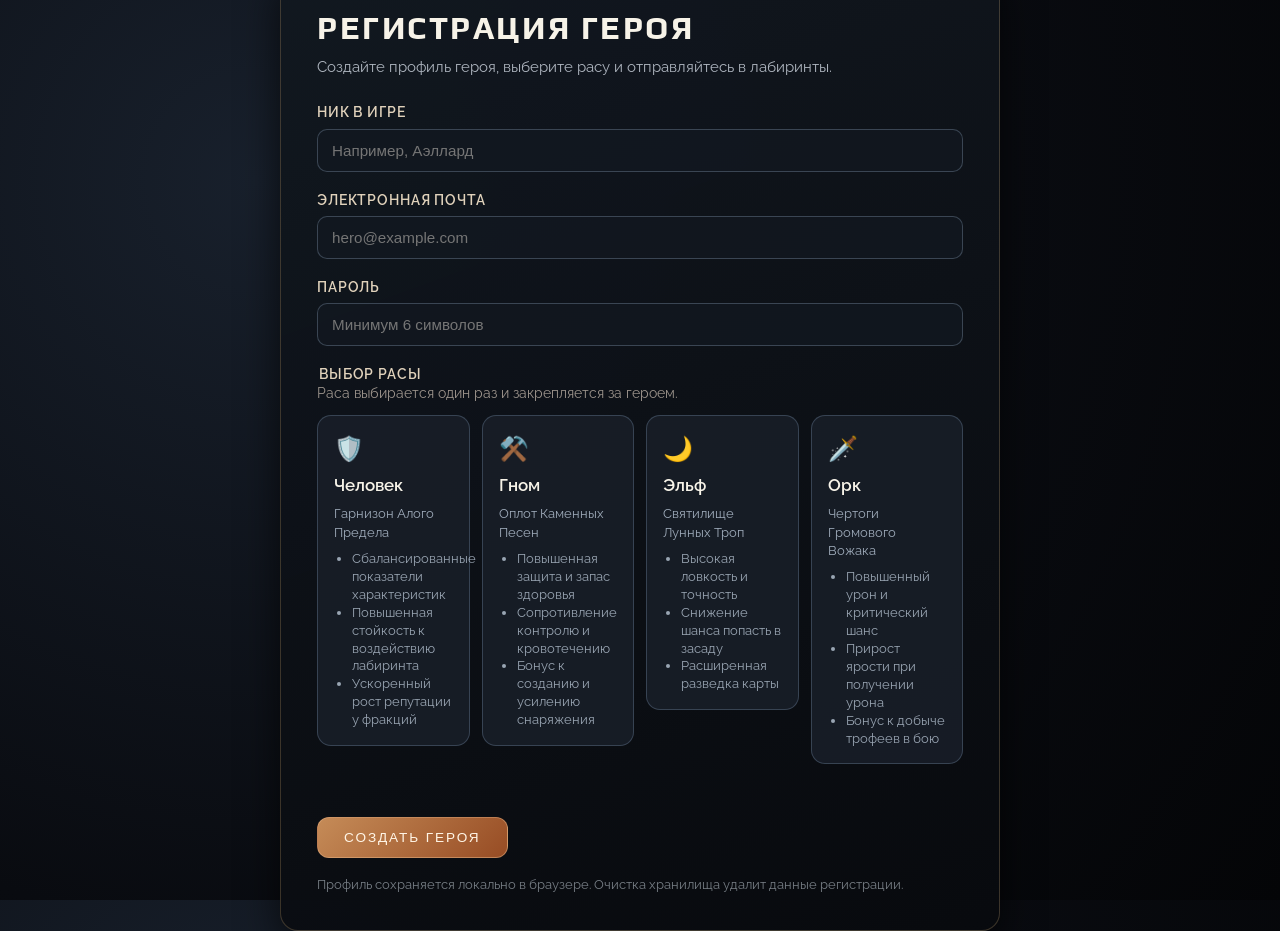
==== commit 7ab8a09d: "Streamline header and add attributes modal" ====
--- a/registration.html
+++ b/registration.html
@@ -3,7 +3,7 @@
 <head>
   <meta charset="UTF-8">
   <meta name="viewport" content="width=device-width, initial-scale=1.0">
-  <title>Blood Legends — Регистрация</title>
+  <title>Регистрация героя</title>
   <link rel="preconnect" href="https://fonts.googleapis.com">
   <link rel="preconnect" href="https://fonts.gstatic.com" crossorigin>
   <link href="https://fonts.googleapis.com/css2?family=Play:wght@400;700&family=Raleway:wght@400;600;700&display=swap" rel="stylesheet">
@@ -14,7 +14,7 @@
     <section class="registration-panel" aria-labelledby="registration-title">
       <header class="registration-header">
         <h1 id="registration-title">Регистрация героя</h1>
-        <p>Создайте профиль Blood Legends, выберите расу и отправляйтесь в лабиринты легенд.</p>
+        <p>Создайте профиль героя, выберите расу и отправляйтесь в лабиринты.</p>
       </header>
       <form id="registration-form" class="registration-form" autocomplete="off" novalidate>
         <div class="registration-field">
@@ -23,7 +23,7 @@
         </div>
         <div class="registration-field">
           <label for="email">Электронная почта</label>
-          <input id="email" name="email" type="email" class="registration-input" required placeholder="hero@bloodlegends.ru">
+          <input id="email" name="email" type="email" class="registration-input" required placeholder="hero@example.com">
         </div>
         <div class="registration-field">
           <label for="password">Пароль</label>
--- a/styles.css
+++ b/styles.css
@@ -81,15 +81,17 @@
 
 .portrait-slot {
   display: flex;
+  flex-direction: column;
+  align-items: center;
+  justify-content: flex-start;
   gap: 10px;
-  align-items: center;
   background: rgba(12, 16, 22, 0.82);
   border: 1px solid rgba(255, 255, 255, 0.08);
   border-radius: 9px;
-  padding: 8px;
-  min-height: 96px;
+  padding: 12px 12px 18px;
   position: relative;
   overflow: hidden;
+  width: 100%;
 }
 
 .portrait-slot::after {
@@ -106,30 +108,34 @@
 }
 
 .portrait-image {
-  width: 56px;
-  height: 72px;
-  border-radius: 6px;
+  width: calc(100% - 6px);
+  aspect-ratio: 3 / 4;
+  border-radius: 8px;
   background: radial-gradient(circle at 50% 20%, #f8e8b9 0%, #b9582a 45%, #26110a 100%);
-  box-shadow: inset 0 0 12px rgba(0, 0, 0, 0.8);
-}
-
-.portrait-info {
-  display: flex;
-  flex-direction: column;
-  gap: 6px;
-  flex: 1;
+  box-shadow: inset 0 0 14px rgba(0, 0, 0, 0.85);
+  flex-shrink: 0;
 }
 
 .portrait-name {
+  position: absolute;
+  left: 14px;
+  right: 14px;
+  bottom: 10px;
   font-family: 'Play', sans-serif;
   font-size: 0.92rem;
   text-transform: uppercase;
   letter-spacing: 0.04em;
+  text-align: center;
+  opacity: 0;
+  transform: translateY(6px);
+  transition: opacity 0.2s ease, transform 0.2s ease;
+  pointer-events: none;
 }
 
 .portrait-bars {
   display: grid;
   gap: 4px;
+  width: 100%;
 }
 
 .portrait-bar {
@@ -152,6 +158,12 @@
 
 .portrait-bar--mp span {
   background: linear-gradient(90deg, #3476d2 0%, #14335e 100%);
+}
+
+.portrait-slot:hover .portrait-name,
+.portrait-slot:focus-within .portrait-name {
+  opacity: 1;
+  transform: translateY(0);
 }
 
 .client-main {
@@ -176,17 +188,7 @@
   display: flex;
   flex-direction: column;
   gap: 12px;
-  max-width: 60%;
-}
-
-.game-logo {
-  font-family: 'Play', sans-serif;
-  font-size: 1.8rem;
-  letter-spacing: 0.12em;
-  margin: 0;
-  text-transform: uppercase;
-  color: var(--accent-gold);
-  text-shadow: 0 2px 8px rgba(0, 0, 0, 0.55);
+  width: 100%;
 }
 
 .resource-bars {
@@ -251,7 +253,7 @@
 
 .statline {
   display: grid;
-  grid-template-columns: repeat(4, auto);
+  grid-template-columns: repeat(auto-fit, minmax(140px, 1fr));
   gap: 10px 16px;
   margin: 0;
   font-size: 0.8rem;
@@ -273,56 +275,9 @@
   font-family: 'Play', sans-serif;
 }
 
-.header-right {
-  display: flex;
-  flex-direction: column;
-  gap: 12px;
-  align-items: flex-end;
-}
-
-.server-info {
-  background: rgba(0, 0, 0, 0.4);
-  border: 1px solid rgba(255, 255, 255, 0.08);
-  border-radius: 8px;
-  padding: 10px 14px;
-  text-align: right;
-}
-
-.server-info__label {
-  display: block;
-  font-size: 0.7rem;
-  color: var(--text-dim);
-}
-
-.server-info__value {
-  font-family: 'Play', sans-serif;
-  font-size: 1.1rem;
-  letter-spacing: 0.08em;
-}
-
-.currency-panel {
-  display: grid;
-  gap: 6px;
-  width: 200px;
-  background: rgba(0, 0, 0, 0.35);
-  border: 1px solid rgba(255, 255, 255, 0.08);
-  border-radius: 8px;
-  padding: 10px 12px;
-}
-
-.currency {
-  display: flex;
-  justify-content: space-between;
-  font-size: 0.78rem;
-}
-
-.currency__label {
-  color: var(--text-dim);
-}
-
 .main-top {
   display: grid;
-  grid-template-columns: 1fr 0.9fr;
+  grid-template-columns: 0.9fr 1fr;
   gap: 18px;
   min-height: 280px;
 }
@@ -791,6 +746,56 @@
 .modal-close:hover {
   transform: scale(1.05);
   border-color: rgba(255, 255, 255, 0.32);
+}
+
+.attributes-window {
+  max-width: 420px;
+}
+
+.attributes-header {
+  align-items: center;
+}
+
+.attributes-body {
+  display: flex;
+  flex-direction: column;
+  gap: 16px;
+}
+
+.attributes-intro {
+  margin: 0;
+  color: var(--text-dim);
+  font-size: 0.9rem;
+}
+
+.attributes-list {
+  display: grid;
+  grid-template-columns: repeat(auto-fit, minmax(160px, 1fr));
+  gap: 12px;
+  margin: 0;
+}
+
+.attributes-list div {
+  display: flex;
+  justify-content: space-between;
+  align-items: baseline;
+  padding: 12px;
+  border-radius: 10px;
+  background: linear-gradient(180deg, rgba(37, 47, 61, 0.9), rgba(23, 29, 38, 0.95));
+  border: 1px solid rgba(255, 255, 255, 0.06);
+}
+
+.attributes-list dt {
+  margin: 0;
+  color: var(--text-dim);
+  font-weight: 600;
+}
+
+.attributes-list dd {
+  margin: 0;
+  font-family: 'Play', sans-serif;
+  font-size: 1rem;
+  color: var(--text-bright);
 }
 
 .inventory-window {
